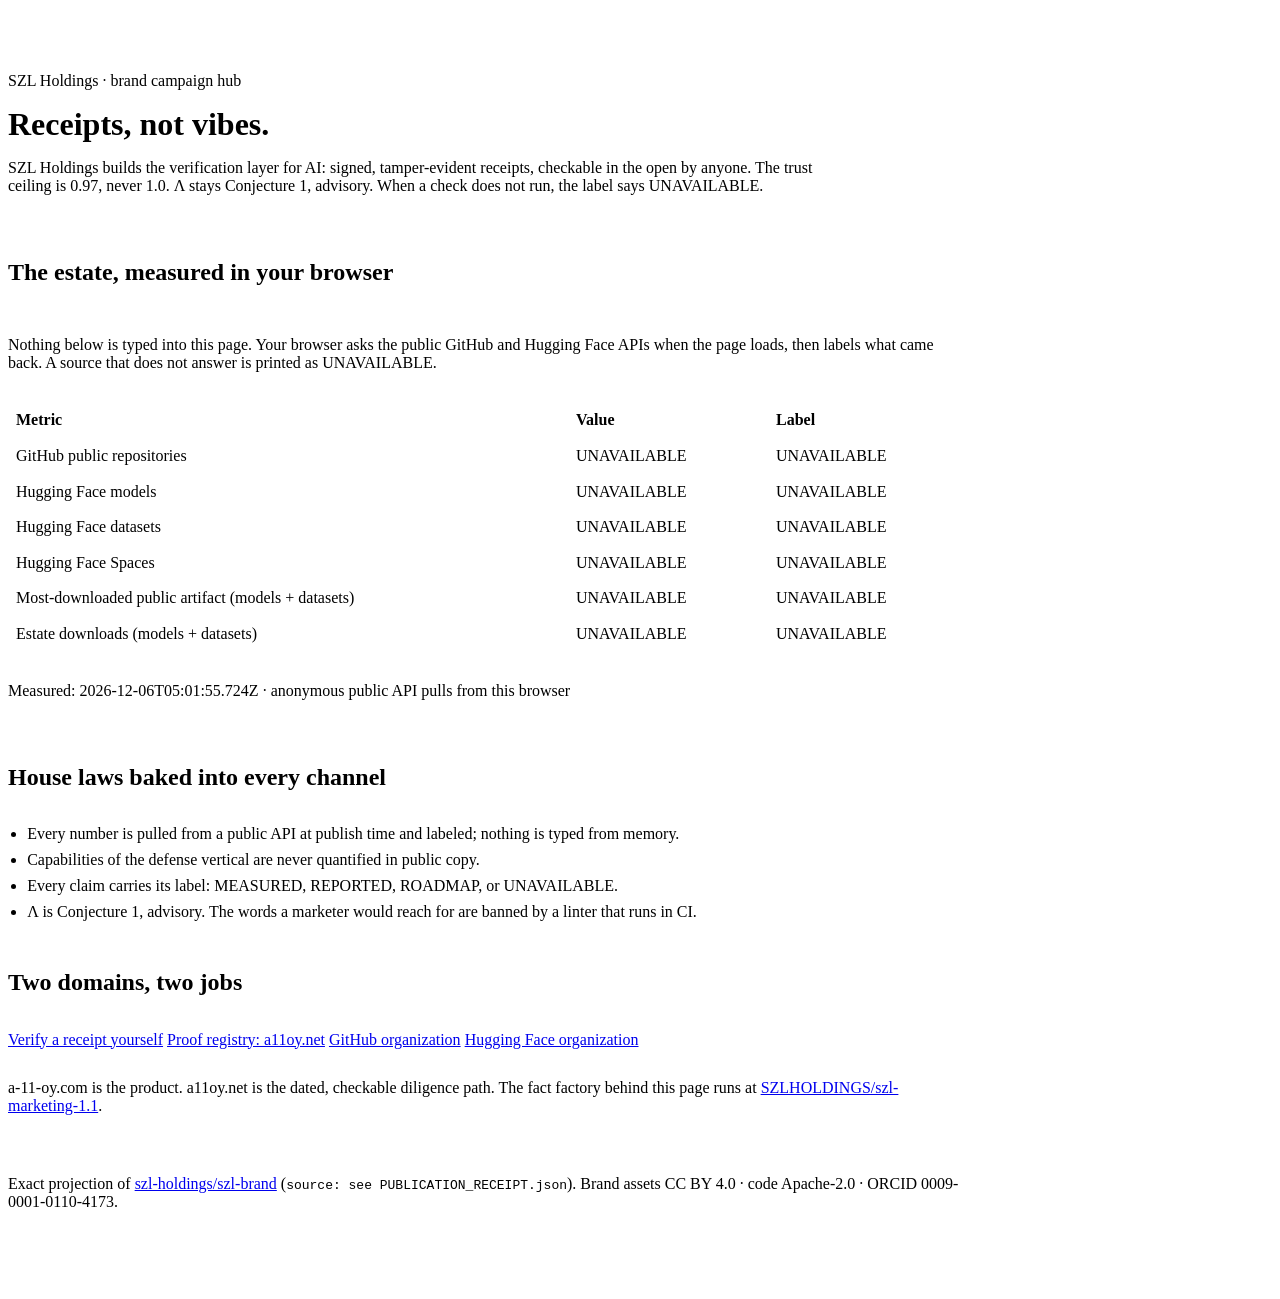
==== marketing/space/szl-brand-campaign/index.html @ a71455ca "feat(marketing): build the SZL-MARKETING-1.1 engine, linter, drafts, plan and exact Space projection" ====
<!doctype html>
<html lang="en">
  <head>
    <meta charset="utf-8" />
    <meta name="viewport" content="width=device-width, initial-scale=1" />
    <title>SZL Holdings — receipts, not vibes</title>
    <meta
      name="description"
      content="SZL Holdings builds the verification layer for AI: signed, tamper-evident receipts you can check yourself. Every number on this page is fetched live in your browser and labeled."
    />
    <link rel="stylesheet" href="szl-design-system.css" />
    <link rel="stylesheet" href="style.css" />
  </head>
  <body>
    <main class="container campaign">
      <header class="stack">
        <p class="eyebrow">SZL Holdings · brand campaign hub</p>
        <h1 class="display">Receipts, not vibes.</h1>
        <p class="lead">
          SZL Holdings builds the verification layer for AI: signed, tamper-evident receipts,
          checkable in the open by anyone. The trust ceiling is 0.97, never 1.0. Λ stays
          Conjecture 1, advisory. When a check does not run, the label says UNAVAILABLE.
        </p>
      </header>

      <section class="card" aria-labelledby="live-heading">
        <h2 id="live-heading" class="card-title">The estate, measured in your browser</h2>
        <p class="muted">
          Nothing below is typed into this page. Your browser asks the public GitHub and
          Hugging Face APIs when the page loads, then labels what came back. A source that
          does not answer is printed as UNAVAILABLE.
        </p>
        <table class="facts" id="facts">
          <thead>
            <tr><th scope="col">Metric</th><th scope="col">Value</th><th scope="col">Label</th></tr>
          </thead>
          <tbody>
            <tr data-fact="gh_repos"><td>GitHub public repositories</td><td class="mono tabular">…</td><td><span class="chip chip-unavailable">PENDING</span></td></tr>
            <tr data-fact="hf_models"><td>Hugging Face models</td><td class="mono tabular">…</td><td><span class="chip chip-unavailable">PENDING</span></td></tr>
            <tr data-fact="hf_datasets"><td>Hugging Face datasets</td><td class="mono tabular">…</td><td><span class="chip chip-unavailable">PENDING</span></td></tr>
            <tr data-fact="hf_spaces"><td>Hugging Face Spaces</td><td class="mono tabular">…</td><td><span class="chip chip-unavailable">PENDING</span></td></tr>
            <tr data-fact="crown"><td>Most-downloaded public artifact (models + datasets)</td><td class="mono tabular">…</td><td><span class="chip chip-unavailable">PENDING</span></td></tr>
            <tr data-fact="downloads"><td>Estate downloads (models + datasets)</td><td class="mono tabular">…</td><td><span class="chip chip-unavailable">PENDING</span></td></tr>
          </tbody>
        </table>
        <p class="ghost mono" id="measured-at">Measured: pending…</p>
      </section>

      <section class="card" aria-labelledby="laws-heading">
        <h2 id="laws-heading" class="card-title">House laws baked into every channel</h2>
        <ul class="laws">
          <li>Every number is pulled from a public API at publish time and labeled; nothing is typed from memory.</li>
          <li>Capabilities of the defense vertical are never quantified in public copy.</li>
          <li>Every claim carries its label: MEASURED, REPORTED, ROADMAP, or UNAVAILABLE.</li>
          <li>Λ is Conjecture 1, advisory. The words a marketer would reach for are banned by a linter that runs in CI.</li>
        </ul>
      </section>

      <section class="card" aria-labelledby="doors-heading">
        <h2 id="doors-heading" class="card-title">Two domains, two jobs</h2>
        <div class="cluster">
          <a class="btn btn-primary" href="https://a-11-oy.com/verify" rel="noopener">Verify a receipt yourself</a>
          <a class="btn btn-secondary" href="https://a11oy.net" rel="noopener">Proof registry: a11oy.net</a>
          <a class="btn btn-ghost" href="https://github.com/szl-holdings" rel="noopener">GitHub organization</a>
          <a class="btn btn-ghost" href="https://huggingface.co/SZLHOLDINGS" rel="noopener">Hugging Face organization</a>
        </div>
        <p class="muted">
          a-11-oy.com is the product. a11oy.net is the dated, checkable diligence path. The
          fact factory behind this page runs at
          <a href="https://huggingface.co/spaces/SZLHOLDINGS/szl-marketing-1.1" rel="noopener">SZLHOLDINGS/szl-marketing-1.1</a>.
        </p>
      </section>

      <footer class="ghost">
        <p>
          Exact projection of
          <a href="https://github.com/szl-holdings/szl-brand" rel="noopener">szl-holdings/szl-brand</a>
          (<code class="mono" id="source-sha">source: see PUBLICATION_RECEIPT.json</code>).
          Brand assets CC BY 4.0 · code Apache-2.0 · ORCID 0009-0001-0110-4173.
        </p>
      </footer>
    </main>
    <script src="live.js" defer></script>
  </body>
</html>
---- marketing/space/szl-brand-campaign/style.css ----
/* Campaign hub — additive page styles over the KANCHAY design system (dark operator default). */
.campaign { padding-block: 3rem 4rem; display: grid; gap: 1.75rem; max-width: 60rem; }
.campaign h1.display { margin: 0.25rem 0 0.5rem; }
.campaign .lead { max-width: 52rem; }
.campaign .card { display: grid; gap: 0.9rem; }
.facts { width: 100%; border-collapse: collapse; font-size: var(--text-sm); }
.facts th, .facts td { text-align: left; padding: 0.55rem 0.5rem; border-bottom: 1px solid var(--border-subtle); vertical-align: top; }
.facts th { color: var(--text-sub); font-weight: 600; }
.facts td:nth-child(2) { word-break: break-all; }
.laws { margin: 0; padding-left: 1.2rem; display: grid; gap: 0.5rem; color: var(--text-sub); }
.cluster { gap: 0.6rem; }
footer p { font-size: var(--text-xs); }
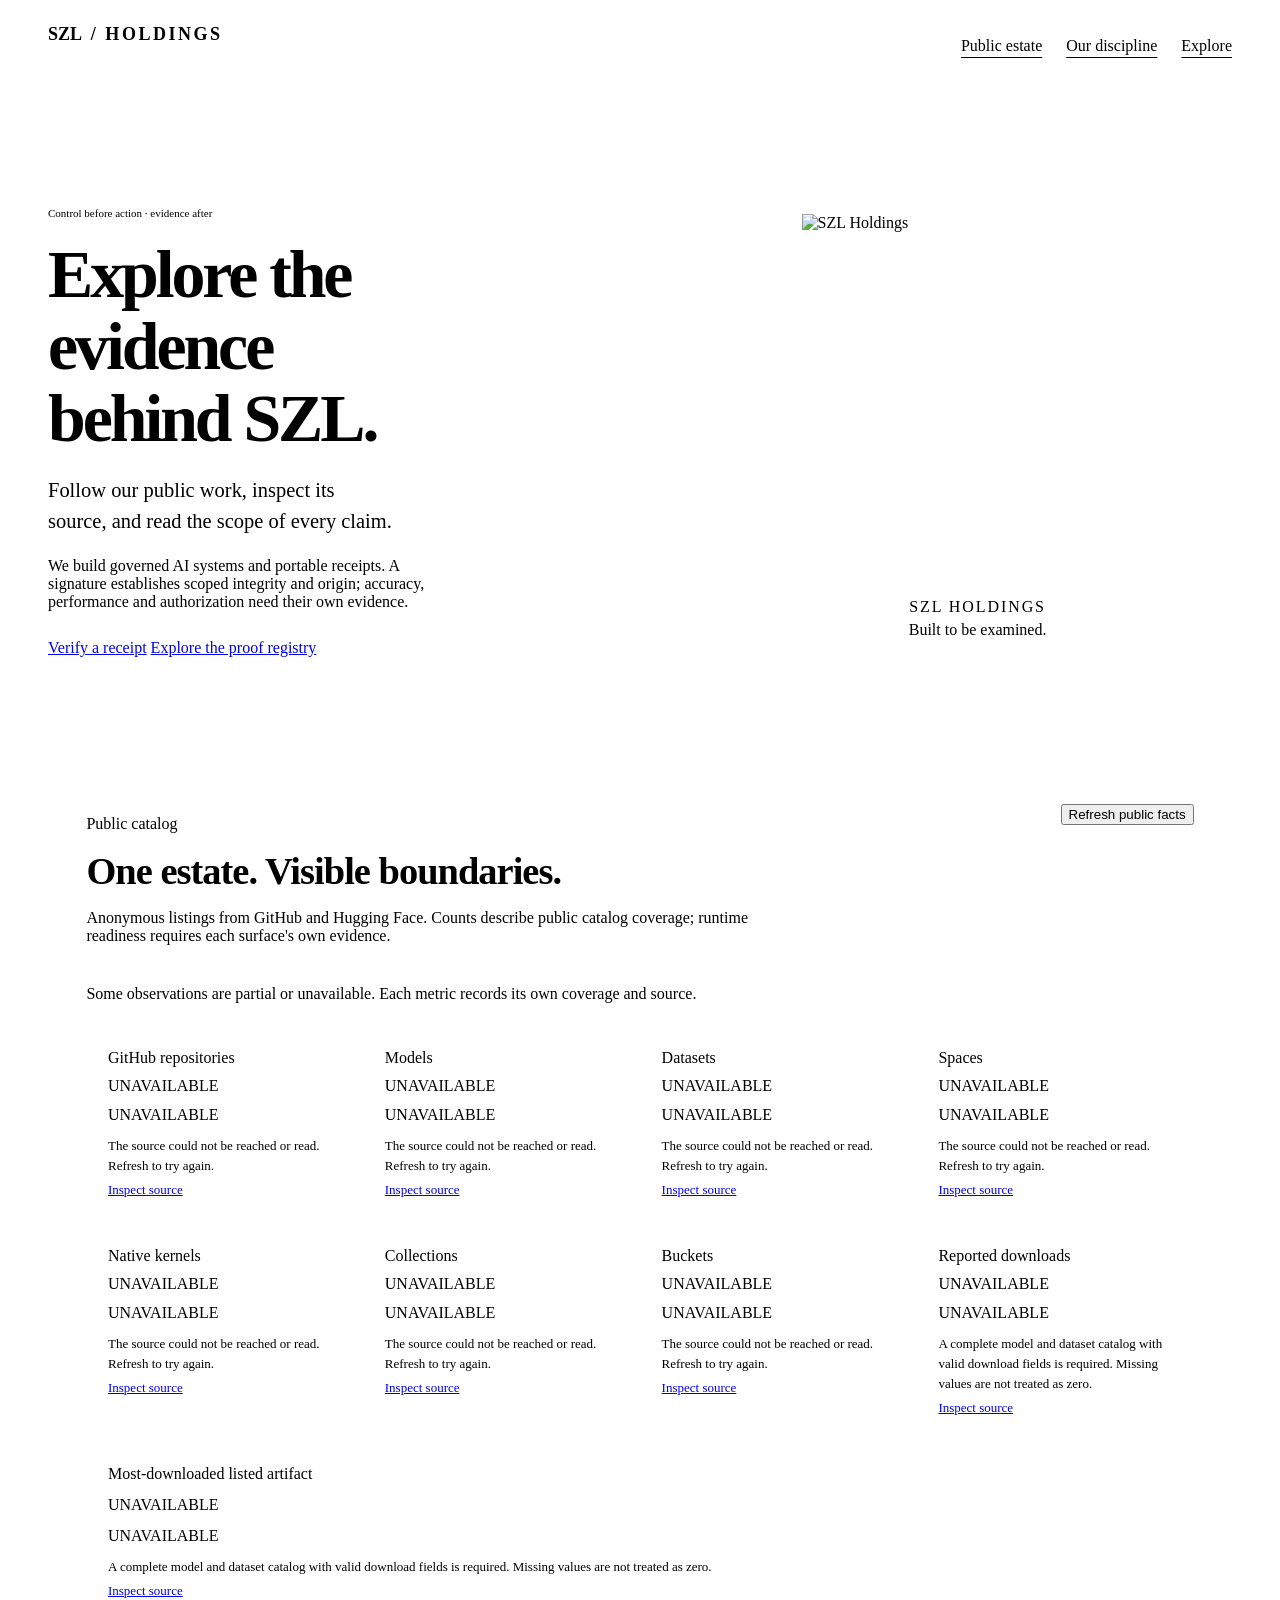
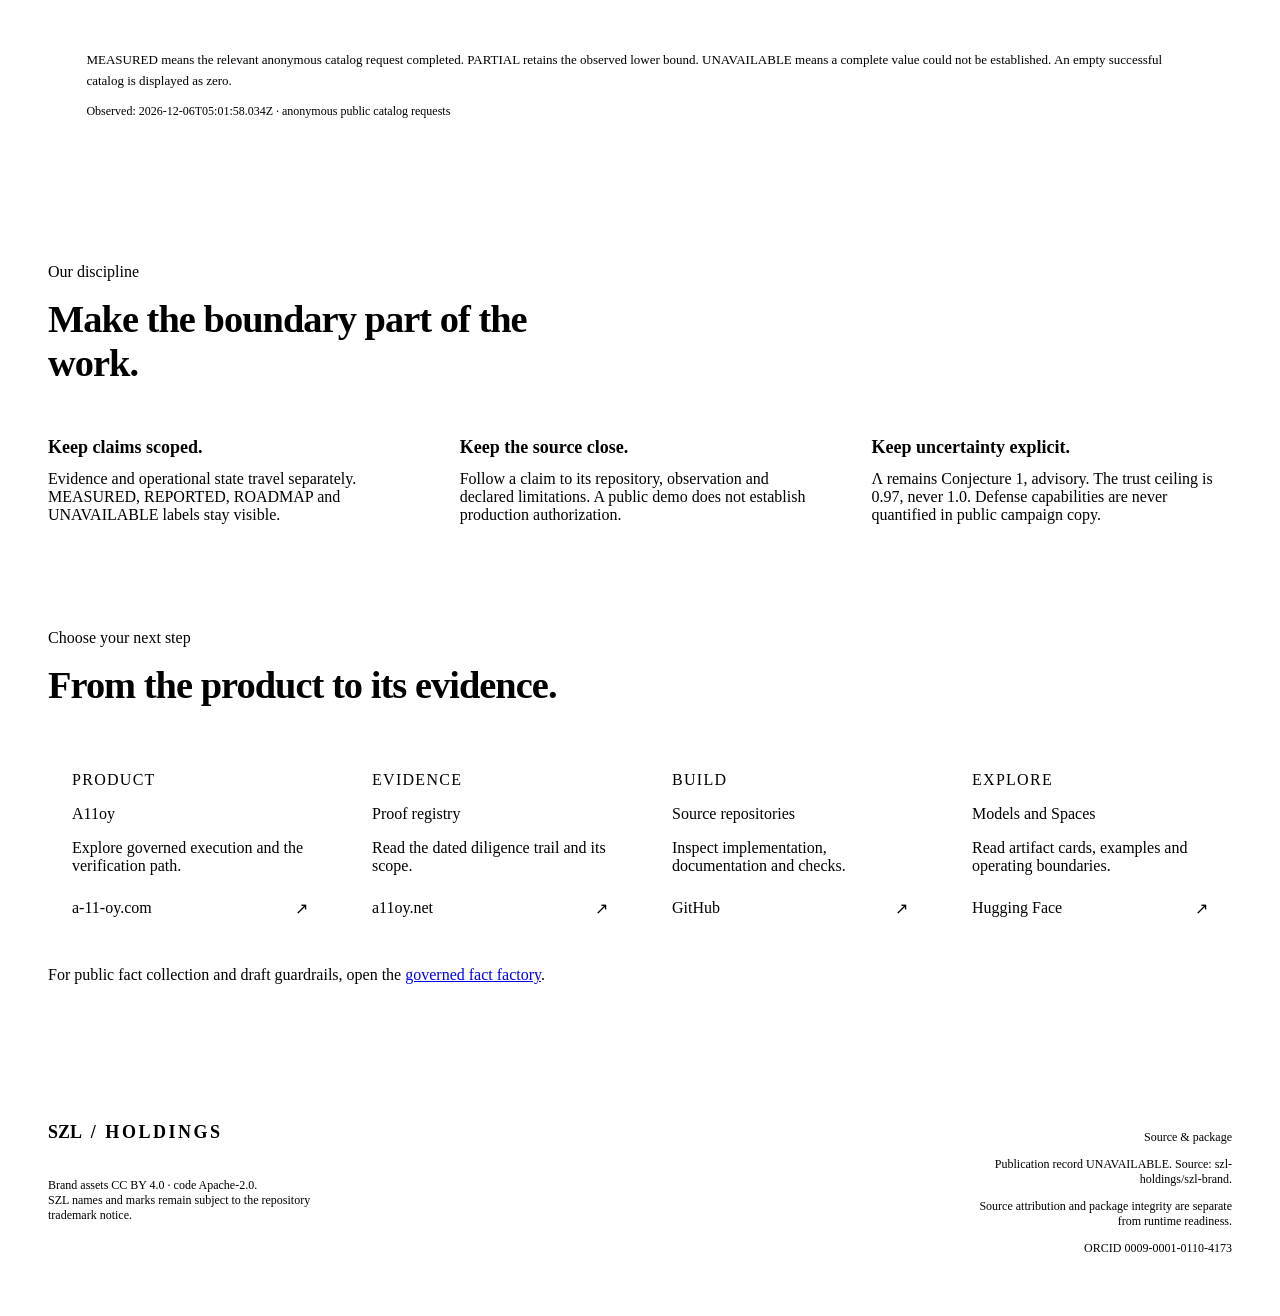
==== commit 1192d939: "Polish brand campaign with native Orbit and scoped catalog observations" ====
--- a/marketing/space/szl-brand-campaign/index.html
+++ b/marketing/space/szl-brand-campaign/index.html
@@ -1,83 +1,97 @@
 <!doctype html>
-<html lang="en">
+<html lang="en" data-surface="light">
   <head>
     <meta charset="utf-8" />
     <meta name="viewport" content="width=device-width, initial-scale=1" />
-    <title>SZL Holdings — receipts, not vibes</title>
-    <meta
-      name="description"
-      content="SZL Holdings builds the verification layer for AI: signed, tamper-evident receipts you can check yourself. Every number on this page is fetched live in your browser and labeled."
-    />
+    <meta name="color-scheme" content="light" />
+    <title>SZL Holdings — public work, source and evidence</title>
+    <meta name="description" content="Explore SZL Holdings through its public work, source and evidence. Catalog observations carry their coverage and freshness." />
     <link rel="stylesheet" href="szl-design-system.css" />
     <link rel="stylesheet" href="style.css" />
   </head>
   <body>
-    <main class="container campaign">
-      <header class="stack">
-        <p class="eyebrow">SZL Holdings · brand campaign hub</p>
-        <h1 class="display">Receipts, not vibes.</h1>
-        <p class="lead">
-          SZL Holdings builds the verification layer for AI: signed, tamper-evident receipts,
-          checkable in the open by anyone. The trust ceiling is 0.97, never 1.0. Λ stays
-          Conjecture 1, advisory. When a check does not run, the label says UNAVAILABLE.
-        </p>
-      </header>
+    <a class="skip-link" href="#main">Skip to content</a>
+    <header class="campaign-nav">
+      <a class="campaign-brand" href="#main" aria-label="SZL Holdings campaign home">SZL <span>/ HOLDINGS</span></a>
+      <nav aria-label="Page navigation">
+        <a href="#estate">Public estate</a>
+        <a href="#principles">Our discipline</a>
+        <a href="#explore">Explore</a>
+      </nav>
+    </header>
 
-      <section class="card" aria-labelledby="live-heading">
-        <h2 id="live-heading" class="card-title">The estate, measured in your browser</h2>
-        <p class="muted">
-          Nothing below is typed into this page. Your browser asks the public GitHub and
-          Hugging Face APIs when the page loads, then labels what came back. A source that
-          does not answer is printed as UNAVAILABLE.
-        </p>
-        <table class="facts" id="facts">
-          <thead>
-            <tr><th scope="col">Metric</th><th scope="col">Value</th><th scope="col">Label</th></tr>
-          </thead>
-          <tbody>
-            <tr data-fact="gh_repos"><td>GitHub public repositories</td><td class="mono tabular">…</td><td><span class="chip chip-unavailable">PENDING</span></td></tr>
-            <tr data-fact="hf_models"><td>Hugging Face models</td><td class="mono tabular">…</td><td><span class="chip chip-unavailable">PENDING</span></td></tr>
-            <tr data-fact="hf_datasets"><td>Hugging Face datasets</td><td class="mono tabular">…</td><td><span class="chip chip-unavailable">PENDING</span></td></tr>
-            <tr data-fact="hf_spaces"><td>Hugging Face Spaces</td><td class="mono tabular">…</td><td><span class="chip chip-unavailable">PENDING</span></td></tr>
-            <tr data-fact="crown"><td>Most-downloaded public artifact (models + datasets)</td><td class="mono tabular">…</td><td><span class="chip chip-unavailable">PENDING</span></td></tr>
-            <tr data-fact="downloads"><td>Estate downloads (models + datasets)</td><td class="mono tabular">…</td><td><span class="chip chip-unavailable">PENDING</span></td></tr>
-          </tbody>
-        </table>
-        <p class="ghost mono" id="measured-at">Measured: pending…</p>
+    <main id="main" class="container campaign">
+      <section class="campaign-hero" aria-labelledby="campaign-title">
+        <div class="hero-copy">
+          <p class="eyebrow">Control before action · evidence after</p>
+          <h1 id="campaign-title">Explore the evidence behind SZL.</h1>
+          <p class="lead">Follow our public work, inspect its source, and read the scope of every claim.</p>
+          <p class="muted">We build governed AI systems and portable receipts. A signature establishes scoped integrity and origin; accuracy, performance and authorization need their own evidence.</p>
+          <div class="cluster hero-actions">
+            <a class="btn btn-primary" href="https://a-11-oy.com/verify">Verify a receipt</a>
+            <a class="btn btn-secondary" href="https://a11oy.net">Explore the proof registry</a>
+          </div>
+        </div>
+        <aside class="identity-panel surface-holo" data-surface="dark" aria-label="SZL Holdings identity">
+          <img src="szl-orbit-holo.svg" alt="SZL Holdings" width="600" height="600" fetchpriority="high" />
+          <p class="identity-caption"><span>SZL Holdings</span><span>Built to be examined.</span></p>
+        </aside>
       </section>
 
-      <section class="card" aria-labelledby="laws-heading">
-        <h2 id="laws-heading" class="card-title">House laws baked into every channel</h2>
-        <ul class="laws">
-          <li>Every number is pulled from a public API at publish time and labeled; nothing is typed from memory.</li>
-          <li>Capabilities of the defense vertical are never quantified in public copy.</li>
-          <li>Every claim carries its label: MEASURED, REPORTED, ROADMAP, or UNAVAILABLE.</li>
-          <li>Λ is Conjecture 1, advisory. The words a marketer would reach for are banned by a linter that runs in CI.</li>
-        </ul>
+      <section id="estate" class="estate-panel" aria-labelledby="estate-heading">
+        <header class="section-heading">
+          <div>
+            <p class="eyebrow">Public catalog</p>
+            <h2 id="estate-heading">One estate. Visible boundaries.</h2>
+            <p class="muted">Anonymous listings from GitHub and Hugging Face. Counts describe public catalog coverage; runtime readiness requires each surface's own evidence.</p>
+          </div>
+          <button id="refresh-facts" class="btn btn-secondary" type="button">Refresh public facts</button>
+        </header>
+        <p id="snapshot-status" class="snapshot-status" role="status" aria-live="polite">Preparing a public catalog observation…</p>
+        <dl id="facts" class="fact-grid" aria-busy="true">
+          <div class="fact" data-fact="gh_repos"><dt>GitHub repositories</dt><dd class="fact-value">—</dd><dd class="fact-status"><span class="chip chip-unavailable">PENDING</span></dd><dd class="fact-note">Public repository count.</dd></div>
+          <div class="fact" data-fact="hf_models"><dt>Models</dt><dd class="fact-value">—</dd><dd class="fact-status"><span class="chip chip-unavailable">PENDING</span></dd><dd class="fact-note">Hugging Face model listings.</dd></div>
+          <div class="fact" data-fact="hf_datasets"><dt>Datasets</dt><dd class="fact-value">—</dd><dd class="fact-status"><span class="chip chip-unavailable">PENDING</span></dd><dd class="fact-note">Hugging Face dataset listings.</dd></div>
+          <div class="fact" data-fact="hf_spaces"><dt>Spaces</dt><dd class="fact-value">—</dd><dd class="fact-status"><span class="chip chip-unavailable">PENDING</span></dd><dd class="fact-note">Hosted application listings.</dd></div>
+          <div class="fact" data-fact="hf_kernels"><dt>Native kernels</dt><dd class="fact-value">—</dd><dd class="fact-status"><span class="chip chip-unavailable">PENDING</span></dd><dd class="fact-note">The native kernel catalog.</dd></div>
+          <div class="fact" data-fact="hf_collections"><dt>Collections</dt><dd class="fact-value">—</dd><dd class="fact-status"><span class="chip chip-unavailable">PENDING</span></dd><dd class="fact-note">Public curated collections.</dd></div>
+          <div class="fact" data-fact="hf_buckets"><dt>Buckets</dt><dd class="fact-value">—</dd><dd class="fact-status"><span class="chip chip-unavailable">PENDING</span></dd><dd class="fact-note">Public artifact bucket listings.</dd></div>
+          <div class="fact" data-fact="downloads"><dt>Reported downloads</dt><dd class="fact-value">—</dd><dd class="fact-status"><span class="chip chip-unavailable">PENDING</span></dd><dd class="fact-note">Sum of the model and dataset download fields returned by the APIs.</dd></div>
+          <div class="fact fact-wide" data-fact="crown"><dt>Most-downloaded listed artifact</dt><dd class="fact-value fact-name">—</dd><dd class="fact-status"><span class="chip chip-unavailable">PENDING</span></dd><dd class="fact-note">Models and datasets; the reported download field determines the ranking.</dd></div>
+        </dl>
+        <p class="observation-note">MEASURED means the relevant anonymous catalog request completed. PARTIAL retains the observed lower bound. UNAVAILABLE means a complete value could not be established. An empty successful catalog is displayed as zero.</p>
+        <p class="ghost mono" id="measured-at">Observation time pending.</p>
+        <noscript><p class="static-notice">JavaScript is unavailable, so catalog observations have not run. Explore the <a href="https://github.com/szl-holdings">GitHub organization</a> and <a href="https://huggingface.co/SZLHOLDINGS">Hugging Face organization</a> directly.</p></noscript>
       </section>
 
-      <section class="card" aria-labelledby="doors-heading">
-        <h2 id="doors-heading" class="card-title">Two domains, two jobs</h2>
-        <div class="cluster">
-          <a class="btn btn-primary" href="https://a-11-oy.com/verify" rel="noopener">Verify a receipt yourself</a>
-          <a class="btn btn-secondary" href="https://a11oy.net" rel="noopener">Proof registry: a11oy.net</a>
-          <a class="btn btn-ghost" href="https://github.com/szl-holdings" rel="noopener">GitHub organization</a>
-          <a class="btn btn-ghost" href="https://huggingface.co/SZLHOLDINGS" rel="noopener">Hugging Face organization</a>
+      <section id="principles" class="principles" aria-labelledby="principles-heading">
+        <header>
+          <p class="eyebrow">Our discipline</p>
+          <h2 id="principles-heading">Make the boundary part of the work.</h2>
+        </header>
+        <div class="principle-grid">
+          <article><h3>Keep claims scoped.</h3><p>Evidence and operational state travel separately. MEASURED, REPORTED, ROADMAP and UNAVAILABLE labels stay visible.</p></article>
+          <article><h3>Keep the source close.</h3><p>Follow a claim to its repository, observation and declared limitations. A public demo does not establish production authorization.</p></article>
+          <article><h3>Keep uncertainty explicit.</h3><p>Λ remains Conjecture 1, advisory. The trust ceiling is 0.97, never 1.0. Defense capabilities are never quantified in public campaign copy.</p></article>
         </div>
-        <p class="muted">
-          a-11-oy.com is the product. a11oy.net is the dated, checkable diligence path. The
-          fact factory behind this page runs at
-          <a href="https://huggingface.co/spaces/SZLHOLDINGS/szl-marketing-1.1" rel="noopener">SZLHOLDINGS/szl-marketing-1.1</a>.
-        </p>
       </section>
 
-      <footer class="ghost">
-        <p>
-          Exact projection of
-          <a href="https://github.com/szl-holdings/szl-brand" rel="noopener">szl-holdings/szl-brand</a>
-          (<code class="mono" id="source-sha">source: see PUBLICATION_RECEIPT.json</code>).
-          Brand assets CC BY 4.0 · code Apache-2.0 · ORCID 0009-0001-0110-4173.
-        </p>
+      <section id="explore" class="explore-panel" aria-labelledby="explore-heading">
+        <header class="section-heading">
+          <div><p class="eyebrow">Choose your next step</p><h2 id="explore-heading">From the product to its evidence.</h2></div>
+        </header>
+        <div class="door-grid">
+          <a class="door" href="https://a-11-oy.com"><span class="door-kicker">Product</span><strong>A11oy</strong><span>Explore governed execution and the verification path.</span><span class="door-address">a-11-oy.com <span aria-hidden="true">↗</span></span></a>
+          <a class="door" href="https://a11oy.net"><span class="door-kicker">Evidence</span><strong>Proof registry</strong><span>Read the dated diligence trail and its scope.</span><span class="door-address">a11oy.net <span aria-hidden="true">↗</span></span></a>
+          <a class="door" href="https://github.com/szl-holdings"><span class="door-kicker">Build</span><strong>Source repositories</strong><span>Inspect implementation, documentation and checks.</span><span class="door-address">GitHub <span aria-hidden="true">↗</span></span></a>
+          <a class="door" href="https://huggingface.co/SZLHOLDINGS"><span class="door-kicker">Explore</span><strong>Models and Spaces</strong><span>Read artifact cards, examples and operating boundaries.</span><span class="door-address">Hugging Face <span aria-hidden="true">↗</span></span></a>
+        </div>
+        <p class="muted">For public fact collection and draft guardrails, open the <a href="https://huggingface.co/spaces/SZLHOLDINGS/szl-marketing-1.1">governed fact factory</a>.</p>
+      </section>
+
+      <footer class="campaign-footer">
+        <div><a class="campaign-brand" href="https://github.com/szl-holdings/szl-brand">SZL <span>/ HOLDINGS</span></a><p>Brand assets CC BY 4.0 · code Apache-2.0.<br />SZL names and marks remain subject to the repository trademark notice.</p></div>
+        <div class="publication"><p class="eyebrow">Source &amp; package</p><p id="source-sha">Source: see <a href="PUBLICATION_RECEIPT.json">PUBLICATION_RECEIPT.json</a>.</p><p>Source attribution and package integrity are separate from runtime readiness.</p><p class="ghost">ORCID 0009-0001-0110-4173</p></div>
       </footer>
     </main>
     <script src="live.js" defer></script>
--- a/marketing/space/szl-brand-campaign/style.css
+++ b/marketing/space/szl-brand-campaign/style.css
@@ -1,12 +1,90 @@
-/* Campaign hub — additive page styles over the KANCHAY design system (dark operator default). */
-.campaign { padding-block: 3rem 4rem; display: grid; gap: 1.75rem; max-width: 60rem; }
-.campaign h1.display { margin: 0.25rem 0 0.5rem; }
-.campaign .lead { max-width: 52rem; }
-.campaign .card { display: grid; gap: 0.9rem; }
-.facts { width: 100%; border-collapse: collapse; font-size: var(--text-sm); }
-.facts th, .facts td { text-align: left; padding: 0.55rem 0.5rem; border-bottom: 1px solid var(--border-subtle); vertical-align: top; }
-.facts th { color: var(--text-sub); font-weight: 600; }
-.facts td:nth-child(2) { word-break: break-all; }
-.laws { margin: 0; padding-left: 1.2rem; display: grid; gap: 0.5rem; color: var(--text-sub); }
-.cluster { gap: 0.6rem; }
-footer p { font-size: var(--text-xs); }
+/* Campaign presentation: canonical KANCHAY roles, opaque reading surfaces, native Orbit art. */
+html { scroll-padding-top: 6rem; }
+body { margin: 0; }
+.skip-link { position: fixed; inset-block-start: .5rem; inset-inline-start: 1rem; z-index: 100; padding: .75rem 1rem; background: var(--surface); color: var(--text); transform: translateY(-180%); }
+.skip-link:focus { transform: translateY(0); }
+.campaign-nav { max-inline-size: 78rem; margin-inline: auto; padding: 1.5rem clamp(1.25rem, 4vw, 3rem); display: flex; flex-wrap: wrap; align-items: center; justify-content: space-between; gap: 1rem 2rem; border-block-end: 1px solid var(--border-subtle); }
+.campaign-brand { display: inline-flex; flex-wrap: wrap; align-items: baseline; gap: .55rem; color: var(--text); font-family: var(--font-display); font-size: 1.125rem; font-weight: 700; text-decoration: none; min-block-size: 2.75rem; }
+.campaign-brand span { color: var(--text-sub); font: 500 .6875rem/1.5 var(--font-mono); letter-spacing: .14em; }
+.campaign-nav nav { display: flex; flex-wrap: wrap; gap: .5rem 1.5rem; }
+.campaign-nav nav a { min-block-size: 2.75rem; display: inline-flex; align-items: center; color: var(--text-sub); font-size: var(--text-sm); text-underline-offset: .35em; }
+.campaign { max-inline-size: 78rem; padding: 0 clamp(1.25rem, 4vw, 3rem); }
+.campaign > section { scroll-margin-block-start: 2rem; }
+.campaign-hero { display: flex; flex-wrap: wrap; align-items: center; gap: clamp(2rem, 5vw, 5rem); padding-block: clamp(3rem, 7vw, 6rem); }
+.hero-copy { flex: 1.2 1 28rem; min-inline-size: 0; }
+.hero-copy h1 { max-inline-size: 12ch; margin-block: 1.25rem; font-size: clamp(2.6rem, 5.3vw, 4.75rem); line-height: 1.06; letter-spacing: -.045em; }
+.hero-copy .eyebrow { font-size: .6875rem; }
+.hero-copy .lead { max-inline-size: 34ch; font-size: clamp(1.125rem, 1.6vw, 1.375rem); line-height: 1.5; }
+.hero-copy .muted { max-inline-size: 49ch; }
+.hero-actions { margin-block-start: 1.75rem; gap: .75rem; }
+.identity-panel { flex: .8 1 21rem; min-inline-size: 0; display: grid; gap: 1rem; padding: clamp(1.25rem, 3vw, 2rem); border-radius: 1.5rem; box-shadow: var(--shadow-card); }
+.identity-panel, .identity-panel:hover { background-color: var(--surface); }
+.identity-panel img { display: block; inline-size: 100%; max-inline-size: 22rem; block-size: auto; margin-inline: auto; }
+.identity-caption { margin: 0; padding-block-start: 1rem; border-block-start: 1px solid var(--border-subtle); display: grid; gap: .35rem; text-align: center; }
+.identity-caption span:first-child { color: var(--text); font: 600 .75rem/1.5 var(--font-mono); letter-spacing: .12em; text-transform: uppercase; }
+.identity-caption span:last-child { color: var(--text-sub); font-size: var(--text-sm); }
+.section-heading { display: flex; flex-wrap: wrap; align-items: flex-start; justify-content: space-between; gap: 1.5rem; }
+.section-heading > div { min-inline-size: 0; max-inline-size: 44rem; }
+.section-heading h2, .principles h2 { margin-block: .75rem 1rem; font-size: clamp(1.8rem, 3vw, 2.625rem); letter-spacing: -.025em; }
+.section-heading .btn { flex-shrink: 0; margin-block-start: .3rem; }
+.estate-panel { padding: clamp(1.25rem, 3vw, 2.5rem); background: var(--surface); border: 1px solid var(--border-subtle); border-radius: 1.5rem; box-shadow: var(--shadow-card); }
+.snapshot-status { font-size: var(--text-sm); color: var(--text-sub); margin-block: 1.5rem; }
+.fact-grid { margin: 0; display: grid; grid-template-columns: repeat(auto-fit, minmax(min(100%, 14rem), 1fr)); border-block-start: 1px solid var(--border-subtle); border-inline-start: 1px solid var(--border-subtle); }
+.fact { min-inline-size: 0; padding: 1.35rem; border-inline-end: 1px solid var(--border-subtle); border-block-end: 1px solid var(--border-subtle); }
+.fact dt { font-size: var(--text-sm); color: var(--text-sub); }
+.fact dd { margin: 0; }
+.chip-measured { color: var(--chip-ok); }
+.chip-partial { color: var(--chip-warn); }
+.fact .fact-value { margin-block: .65rem; font: 600 clamp(1.7rem, 3vw, 2.4rem)/1.2 var(--font-display); color: var(--text); letter-spacing: -.035em; overflow-wrap: anywhere; }
+.fact .fact-value[data-unavailable="true"] { font-size: 1rem; letter-spacing: 0; }
+.fact .fact-name { font-size: clamp(1rem, 1.7vw, 1.4rem); letter-spacing: -.015em; line-height: 1.4; }
+.fact .fact-note { margin-block-start: .75rem; font-size: .8125rem; line-height: 1.55; color: var(--text-sub); overflow-wrap: anywhere; }
+.fact-note a { display: inline-block; margin-block-start: .25rem; min-block-size: 1.5rem; }
+.fact-wide { grid-column: 1 / -1; }
+.observation-note { font-size: .8125rem; color: var(--text-sub); line-height: 1.6; margin-block: 1.5rem .75rem; }
+#measured-at { overflow-wrap: anywhere; font-size: .75rem; margin: 0; }
+.static-notice { padding: 1rem; border: 1px solid var(--border); border-radius: .75rem; }
+.principles { padding-block: clamp(3rem, 7vw, 6rem); }
+.principles header { max-inline-size: 35rem; margin-block-end: 2rem; }
+.principle-grid { display: grid; grid-template-columns: repeat(auto-fit, minmax(min(100%, 18rem), 1fr)); gap: clamp(1.5rem, 4vw, 3.5rem); }
+.principle-grid article { border-block-start: 1px solid var(--border); padding-block-start: 1.25rem; min-inline-size: 0; }
+.principle-grid h3 { font-size: 1.125rem; margin-block: 0 .75rem; }
+.principle-grid p { color: var(--text-sub); margin: 0; }
+.explore-panel { padding-block: 0 clamp(3rem, 7vw, 6rem); }
+.door-grid { display: grid; grid-template-columns: repeat(auto-fit, minmax(min(100%, 14rem), 1fr)); gap: 1rem; margin-block: 1.5rem; }
+.door { display: flex; flex-direction: column; gap: 1rem; min-inline-size: 0; padding: 1.5rem; border: 1px solid var(--border-subtle); border-radius: 1rem; background: var(--surface); color: var(--text-sub); text-decoration: none; transition: border-color var(--duration-fast) var(--ease-out), box-shadow var(--duration-fast) var(--ease-out); }
+.door:hover { border-color: var(--focus); color: var(--text-sub); text-decoration: none; box-shadow: var(--shadow-card-hover); }
+.door-kicker, .door-address { font: 500 .75rem/1.5 var(--font-mono); }
+.door-kicker { color: var(--text-ghost); letter-spacing: .08em; text-transform: uppercase; }
+.door strong { color: var(--text); font: 600 1.2rem/1.3 var(--font-display); }
+.door > span:not(.door-kicker):not(.door-address) { font-size: var(--text-sm); }
+.door-address { display: flex; gap: .5rem; justify-content: space-between; margin-block-start: auto; padding-block-start: .5rem; color: var(--link); }
+.campaign-footer { display: flex; flex-wrap: wrap; justify-content: space-between; gap: 2rem; padding-block: 2rem 3rem; border-block-start: 1px solid var(--border); }
+.campaign-footer p { font-size: .75rem; color: var(--text-sub); max-inline-size: 45ch; }
+.publication { min-inline-size: 0; text-align: end; }
+.publication p { overflow-wrap: anywhere; }
+.publication .eyebrow { margin-block-start: .5rem; }
+.campaign p, .campaign dt, .campaign-nav a, .door-address { overflow-wrap: anywhere; }
+@media (max-width: 700px) {
+  .campaign-nav { flex-wrap: wrap; padding-block: 1rem; }
+  .campaign-nav nav { gap: .25rem 1.25rem; }
+  .hero-copy h1 { max-inline-size: 14ch; }
+  .identity-panel { max-inline-size: 28rem; inline-size: 100%; margin-inline: auto; box-sizing: border-box; }
+  .identity-panel img { max-inline-size: 15rem; }
+  .principle-grid { grid-template-columns: minmax(0, 1fr); gap: 1.75rem; }
+  .campaign-footer { flex-direction: column; }
+  .publication { text-align: start; }
+}
+@media (max-width: 440px) {
+  .fact-grid, .door-grid { grid-template-columns: minmax(0, 1fr); }
+  .fact { padding: 1.1rem; }
+}
+@media (pointer: coarse) {
+  .fact-note a { min-block-size: 2.75rem; display: inline-flex; align-items: center; }
+}
+@media (prefers-reduced-motion: reduce) {
+  .door { transition: none; }
+}
+@media (forced-colors: active) {
+  .estate-panel, .fact, .door, .identity-panel { border-color: CanvasText; box-shadow: none; }
+}
